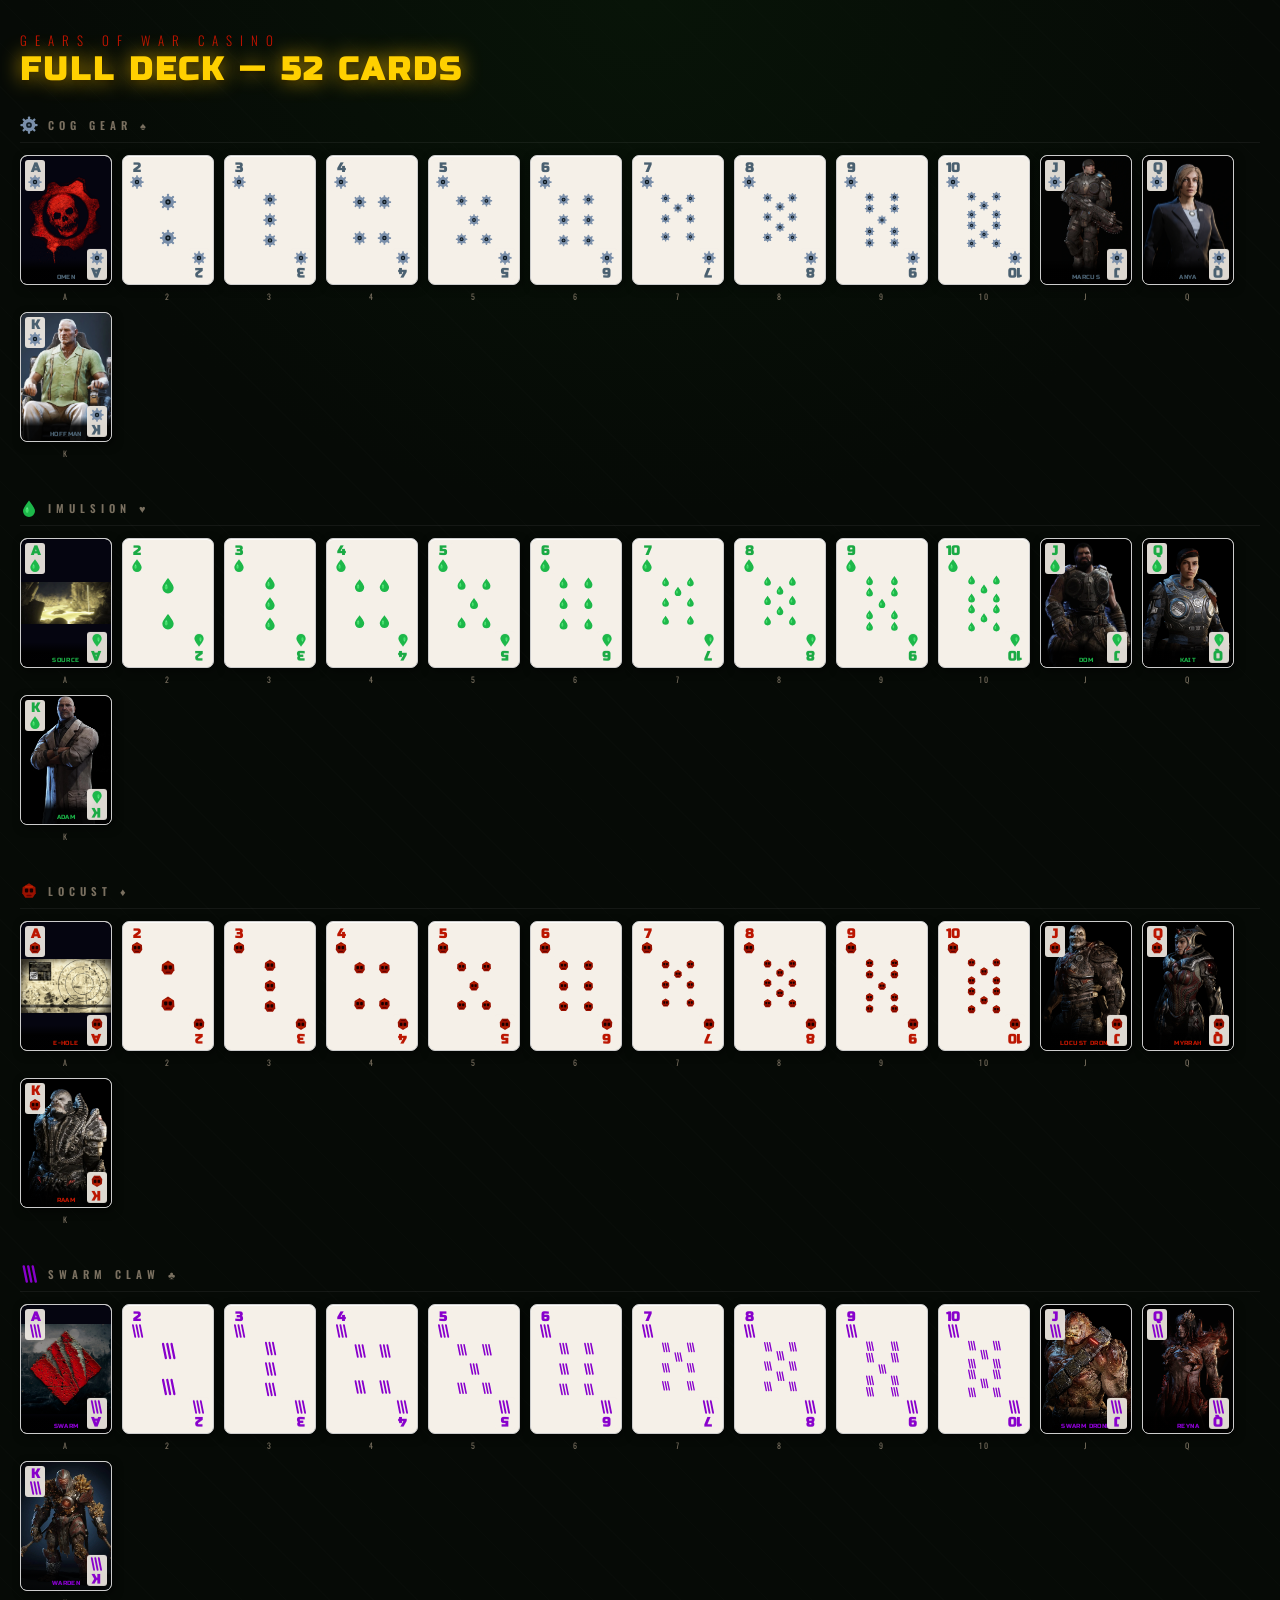
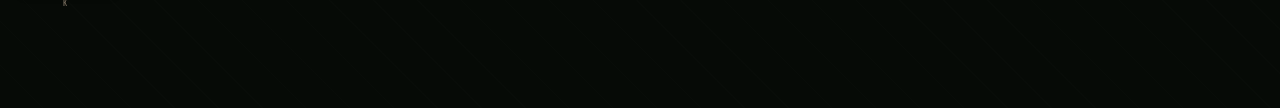
==== card-preview.html @ c6fdd081 "Emergence Casino — Gears of War casino floor Static site: landing page, Emergence Reels slot, Table " ====
<!DOCTYPE html>
<html lang="en">
<head>
<meta charset="UTF-8">
<meta name="viewport" content="width=device-width, initial-scale=1.0">
<title>GEARS OF WAR | FULL DECK PREVIEW</title>
<link rel="icon" type="image/png" sizes="32x32" href="favicon-32x32.png">
<link rel="icon" type="image/png" sizes="16x16" href="favicon-16x16.png">
<link rel="shortcut icon" href="favicon.ico">
<link rel="apple-touch-icon" sizes="180x180" href="apple-touch-icon.png">
<link rel="manifest" href="site.webmanifest">
<meta name="theme-color" content="#c41200">
<link href="https://fonts.googleapis.com/css2?family=Russo+One&family=Oswald:wght@300;400;600;700&display=swap" rel="stylesheet">
<style>
:root {
  --bg: #060a06;
  --steel: #1a1e20;
  --steel2: #222830;
  --steel3: #2a3240;
  --crimson: #c41200;
  --gold: #c49a00;
  --gold2: #ffd000;
  --text: #ddd8c0;
  --text-dim: #7a7060;
  --card-w: 92px;
  --card-h: 130px;
  --card-radius: 7px;
}
*{box-sizing:border-box;margin:0;padding:0;}
html,body{
  min-height:100vh;
  background:var(--bg);
  background-image:
    radial-gradient(ellipse 80% 50% at 50% 0%, rgba(10,30,10,0.5) 0%, transparent 60%),
    repeating-linear-gradient(45deg,transparent,transparent 30px,rgba(255,255,255,0.007) 30px,rgba(255,255,255,0.007) 31px);
  font-family:'Russo One',sans-serif;
  color:var(--text);
}

.wrap { max-width:1400px; margin:0 auto; padding:30px 20px 60px; }

h1 {
  font-size:13px; letter-spacing:8px; color:var(--crimson);
  font-family:'Oswald',sans-serif; font-weight:300; margin-bottom:4px;
}
h2 {
  font-size:32px; letter-spacing:3px; color:var(--gold2);
  text-shadow:0 0 20px var(--gold),0 2px 4px #000;
  margin-bottom:30px; line-height:1;
}

.suit-section { margin-bottom:40px; }
.suit-label {
  display:flex; align-items:center; gap:10px;
  font-size:11px; letter-spacing:5px; color:var(--text-dim);
  font-family:'Oswald',sans-serif; font-weight:600;
  margin-bottom:12px; padding-bottom:8px;
  border-bottom:1px solid rgba(255,255,255,0.06);
}
.suit-label .icon { width:18px; height:18px; flex-shrink:0; }

.card-row {
  display:flex;
  flex-wrap:wrap;
  gap:10px;
}

/* ─── CARD ─────────────────────────────────────────────── */
.card {
  display:inline-flex; flex-direction:column;
  width:var(--card-w); height:var(--card-h);
  border-radius:var(--card-radius);
  background:#f5f0e8;
  border:1.5px solid #ccc;
  box-shadow:2px 3px 8px rgba(0,0,0,0.5), inset 0 1px 0 rgba(255,255,255,0.8);
  position:relative; overflow:hidden; flex-shrink:0;
  cursor:default; user-select:none;
}

/* corners */
.card-corner {
  position:absolute;
  display:flex; flex-direction:column; align-items:center;
  gap:0; line-height:1;
  z-index:2;
  background:rgba(245,240,232,0.90);
  border-radius:3px;
  padding:2px 3px;
  backdrop-filter:blur(2px);
}
.card-corner.tl { top:4px; left:4px; }
.card-corner.br { bottom:4px; right:4px; transform:rotate(180deg); }
.card-value { font-size:13px; font-weight:bold; font-family:'Russo One',sans-serif; line-height:1; }
.card-suit-sm { width:14px; height:14px; }
.card-suit-sm svg { width:100%; height:100%; }

/* pip center */
.card-center { flex:1; display:flex; align-items:center; justify-content:center; padding:4px; }
.card-center svg { width:100%; height:100%; max-width:54px; max-height:60px; }

/* face portrait */
.face-portrait-area {
  position:absolute; inset:0;
  border-radius:calc(var(--card-radius) - 1px);
  overflow:hidden;
  background:#0a0a10;
  z-index:0;
}
.face-portrait-area img {
  width:100%; height:100%;
  object-fit:cover;
  object-position:center 10%;
  display:block;
}
.face-portrait-area.ace-scene img {
  object-fit:contain;
  object-position:center center;
  background:#050510;
}
.face-portrait-name {
  position:absolute;
  bottom:0; left:0; right:0;
  background:linear-gradient(transparent, rgba(0,0,0,0.92) 40%);
  font-size:6px;
  font-family:'Russo One',sans-serif;
  text-align:center;
  padding:14px 3px 3px;
  letter-spacing:0.4px;
  text-transform:uppercase;
  white-space:nowrap; overflow:hidden; text-overflow:ellipsis;
  pointer-events:none;
}

/* back card */
.card.face-down { background:none; border-color:#333; }
.card-back-design {
  width:100%; height:100%;
  display:flex; align-items:center; justify-content:center;
}
.card-back-design svg { width:90%; height:90%; }

/* value label below each card */
.card-label {
  font-size:8px; letter-spacing:2px;
  font-family:'Oswald',sans-serif; font-weight:400;
  color:var(--text-dim); text-align:center;
  margin-top:5px;
}
</style>
</head>
<body>
<div class="wrap">
  <h1>GEARS OF WAR CASINO</h1>
  <h2>FULL DECK — 52 CARDS</h2>
  <div id="deck"></div>
</div>

<script>
// ── Suit icons ────────────────────────────────────────────────────────────────
function cogSVG(sz) {
  sz = sz || 20;
  return `<svg width="${sz}" height="${sz}" viewBox="0 0 24 24" xmlns="http://www.w3.org/2000/svg">
    <g fill="#7a8faa">
      <circle cx="12" cy="12" r="8.5"/>
      <rect x="10.5" y="0.5" width="3" height="5.5" rx="1"/>
      <rect x="10.5" y="18" width="3" height="5.5" rx="1"/>
      <rect x="0.5" y="10.5" width="5.5" height="3" rx="1"/>
      <rect x="18" y="10.5" width="5.5" height="3" rx="1"/>
      <rect transform="rotate(45 12 12)" x="10.5" y="0.5" width="3" height="5.5" rx="1"/>
      <rect transform="rotate(45 12 12)" x="10.5" y="18" width="3" height="5.5" rx="1"/>
      <rect transform="rotate(45 12 12)" x="0.5" y="10.5" width="5.5" height="3" rx="1"/>
      <rect transform="rotate(45 12 12)" x="18" y="10.5" width="5.5" height="3" rx="1"/>
    </g>
    <circle cx="12" cy="12" r="3.8" fill="#0d1820"/>
    <circle cx="12" cy="12" r="1.8" fill="#5a6a7a"/>
  </svg>`;
}
function imulsionSVG(sz) {
  sz = sz || 20;
  return `<svg width="${sz}" height="${sz}" viewBox="0 0 24 24" xmlns="http://www.w3.org/2000/svg">
    <path d="M12,2 C9,6 4,12 4,16 A8,8 0 0 0 20,16 C20,12 15,6 12,2 Z" fill="#1db84a"/>
    <ellipse cx="9.5" cy="15" rx="2" ry="3.5" fill="#66ff88" opacity="0.55"/>
    <ellipse cx="9.5" cy="12" rx="1" ry="1.5" fill="#aaffcc" opacity="0.4"/>
  </svg>`;
}
function locustSVG(sz) {
  sz = sz || 20;
  return `<svg width="${sz}" height="${sz}" viewBox="0 0 24 24" xmlns="http://www.w3.org/2000/svg">
    <path d="M12,1.5 L20.5,7 L21,15 L17,21 L7,21 L3,15 L3.5,7 Z" fill="#991100"/>
    <rect x="6.5" y="8.5" width="4.5" height="5.5" rx="1.5" fill="#1a0000"/>
    <rect x="13" y="8.5" width="4.5" height="5.5" rx="1.5" fill="#1a0000"/>
    <rect x="8.5" y="17" width="7" height="2" rx="1" fill="#660000"/>
    <rect x="6.5" y="5" width="11" height="2.5" rx="1" fill="#bb2200"/>
  </svg>`;
}
function swarmSVG(sz) {
  sz = sz || 20;
  return `<svg width="${sz}" height="${sz}" viewBox="0 0 24 24" xmlns="http://www.w3.org/2000/svg">
    <line x1="5"  y1="2" x2="9"  y2="22" stroke="#8800cc" stroke-width="3.2" stroke-linecap="round"/>
    <line x1="11" y1="2" x2="15" y2="22" stroke="#8800cc" stroke-width="3.2" stroke-linecap="round"/>
    <line x1="17" y1="2" x2="21" y2="22" stroke="#8800cc" stroke-width="3.2" stroke-linecap="round"/>
  </svg>`;
}
function suitSVG(suit, sz) {
  if (suit === 'cog')      return cogSVG(sz);
  if (suit === 'imulsion') return imulsionSVG(sz);
  if (suit === 'locust')   return locustSVG(sz);
  if (suit === 'swarm')    return swarmSVG(sz);
  return '';
}
function suitColor(suit) {
  if (suit === 'cog')      return '#4a6070';
  if (suit === 'imulsion') return '#1aaa44';
  if (suit === 'locust')   return '#bb1500';
  if (suit === 'swarm')    return '#8800cc';
  return '#333';
}
function suitName(suit) {
  return { cog:'COG GEAR  ♠', imulsion:'IMULSION  ♥', locust:'LOCUST  ♦', swarm:'SWARM CLAW  ♣' }[suit] || suit;
}

// ── Face card images ──────────────────────────────────────────────────────────
const CARD_CHAR_IMGS = {
  'Marcus':       './images/marcus.png',
  'Dom':          './images/dom.jpg',
  'Locust Drone': './images/drone.png',
  'Swarm Drone':  './images/swarm-drone.png',
  'Anya':         './images/anya.png',
  'Kait':         './images/kait.png',
  'Myrrah':       './images/myrrah.png',
  'Reyna':        './images/reyna.png',
  'Hoffman':      './images/hoffman.jpg',
  'Adam':         './images/adam.jpg',
  'RAAM':         './images/raam.jpeg',
  'Warden':       './images/warden.jpg',
  'OMEN':         './images/omen.png',
  'SOURCE':       './images/imulsion.jpeg',
  'E-HOLE':       './images/ehole.jpg',
  'SWARM':        './images/swarm-emblem.png',
};

function getCharName(suit, value) {
  const map = {
    J: { cog:'Marcus',  imulsion:'Dom',     locust:'Locust Drone', swarm:'Swarm Drone' },
    Q: { cog:'Anya',    imulsion:'Kait',    locust:'Myrrah',       swarm:'Reyna'       },
    K: { cog:'Hoffman', imulsion:'Adam',    locust:'RAAM',         swarm:'Warden'      },
    A: { cog:'OMEN',    imulsion:'SOURCE',  locust:'E-HOLE',       swarm:'SWARM'       },
  };
  return (map[value] || {})[suit] || '';
}

// ── Pip renderer ──────────────────────────────────────────────────────────────
function renderPips(suit, value) {
  const n = parseInt(value) || (value === 'A' ? 1 : 0);
  if (n === 0) return '';
  const sz = n <= 2 ? 17 : n <= 4 ? 14 : n <= 6 ? 12 : 10;
  const scale = sz / 24;
  const layouts = {
    1:  [[50,50]],
    2:  [[50,20],[50,80]],
    3:  [[50,16],[50,50],[50,84]],
    4:  [[27,20],[73,20],[27,80],[73,80]],
    5:  [[27,18],[73,18],[50,50],[27,82],[73,82]],
    6:  [[27,16],[73,16],[27,50],[73,50],[27,84],[73,84]],
    7:  [[27,14],[73,14],[50,30],[27,48],[73,48],[27,78],[73,78]],
    8:  [[27,13],[73,13],[50,28],[27,45],[73,45],[50,62],[27,79],[73,79]],
    9:  [[27,12],[73,12],[27,31],[73,31],[50,50],[27,69],[73,69],[27,88],[73,88]],
    10: [[27,11],[73,11],[50,26],[27,41],[73,41],[27,59],[73,59],[50,74],[27,89],[73,89]],
  };
  const positions = layouts[n] || layouts[4];
  const inner = suitSVG(suit, 24).replace(/<svg[^>]*>/,'').replace('</svg>','');
  return `<svg viewBox="0 0 54 60" xmlns="http://www.w3.org/2000/svg">
    ${positions.map(([px,py]) => {
      const cx = px/100*54, cy = py/100*60;
      return `<g transform="translate(${cx},${cy}) scale(${scale}) translate(-12,-12)">${inner}</g>`;
    }).join('')}
  </svg>`;
}

// ── Card renderer ─────────────────────────────────────────────────────────────
function renderCard(suit, value) {
  const el = document.createElement('div');
  el.className = `card suit-${suit}`;
  const col = suitColor(suit);
  const isFace = ['J','Q','K','A'].includes(value);
  const suitSm = `<span class="card-suit-sm">${suitSVG(suit, 14)}</span>`;
  const corners = `
    <div class="card-corner tl">
      <span class="card-value" style="color:${col}">${value}</span>
      ${suitSm}
    </div>
    <div class="card-corner br">
      <span class="card-value" style="color:${col}">${value}</span>
      ${suitSm}
    </div>`;

  if (isFace) {
    const charName = getCharName(suit, value);
    const url = CARD_CHAR_IMGS[charName] || '';
    const isAce = value === 'A';
    el.innerHTML = `${corners}
      <div class="face-portrait-area${isAce ? ' ace-scene' : ''}">
        <img src="${url}" alt="${charName}">
        <div class="face-portrait-name" style="color:${col}">${charName}</div>
      </div>`;
  } else {
    el.innerHTML = `${corners}
      <div class="card-center">${renderPips(suit, value)}</div>`;
  }
  return el;
}

// ── Build full deck ───────────────────────────────────────────────────────────
const SUITS  = ['cog','imulsion','locust','swarm'];
const VALUES = ['A','2','3','4','5','6','7','8','9','10','J','Q','K'];
const deck   = document.getElementById('deck');

SUITS.forEach(suit => {
  const section = document.createElement('div');
  section.className = 'suit-section';
  section.innerHTML = `<div class="suit-label"><span class="icon">${suitSVG(suit, 18)}</span>${suitName(suit)}</div>`;

  const row = document.createElement('div');
  row.className = 'card-row';

  VALUES.forEach(val => {
    const wrap = document.createElement('div');
    wrap.style.display = 'flex';
    wrap.style.flexDirection = 'column';
    wrap.style.alignItems = 'center';
    wrap.appendChild(renderCard(suit, val));
    const label = document.createElement('div');
    label.className = 'card-label';
    label.textContent = val;
    wrap.appendChild(label);
    row.appendChild(wrap);
  });

  section.appendChild(row);
  deck.appendChild(section);
});
</script>
</body>
</html>
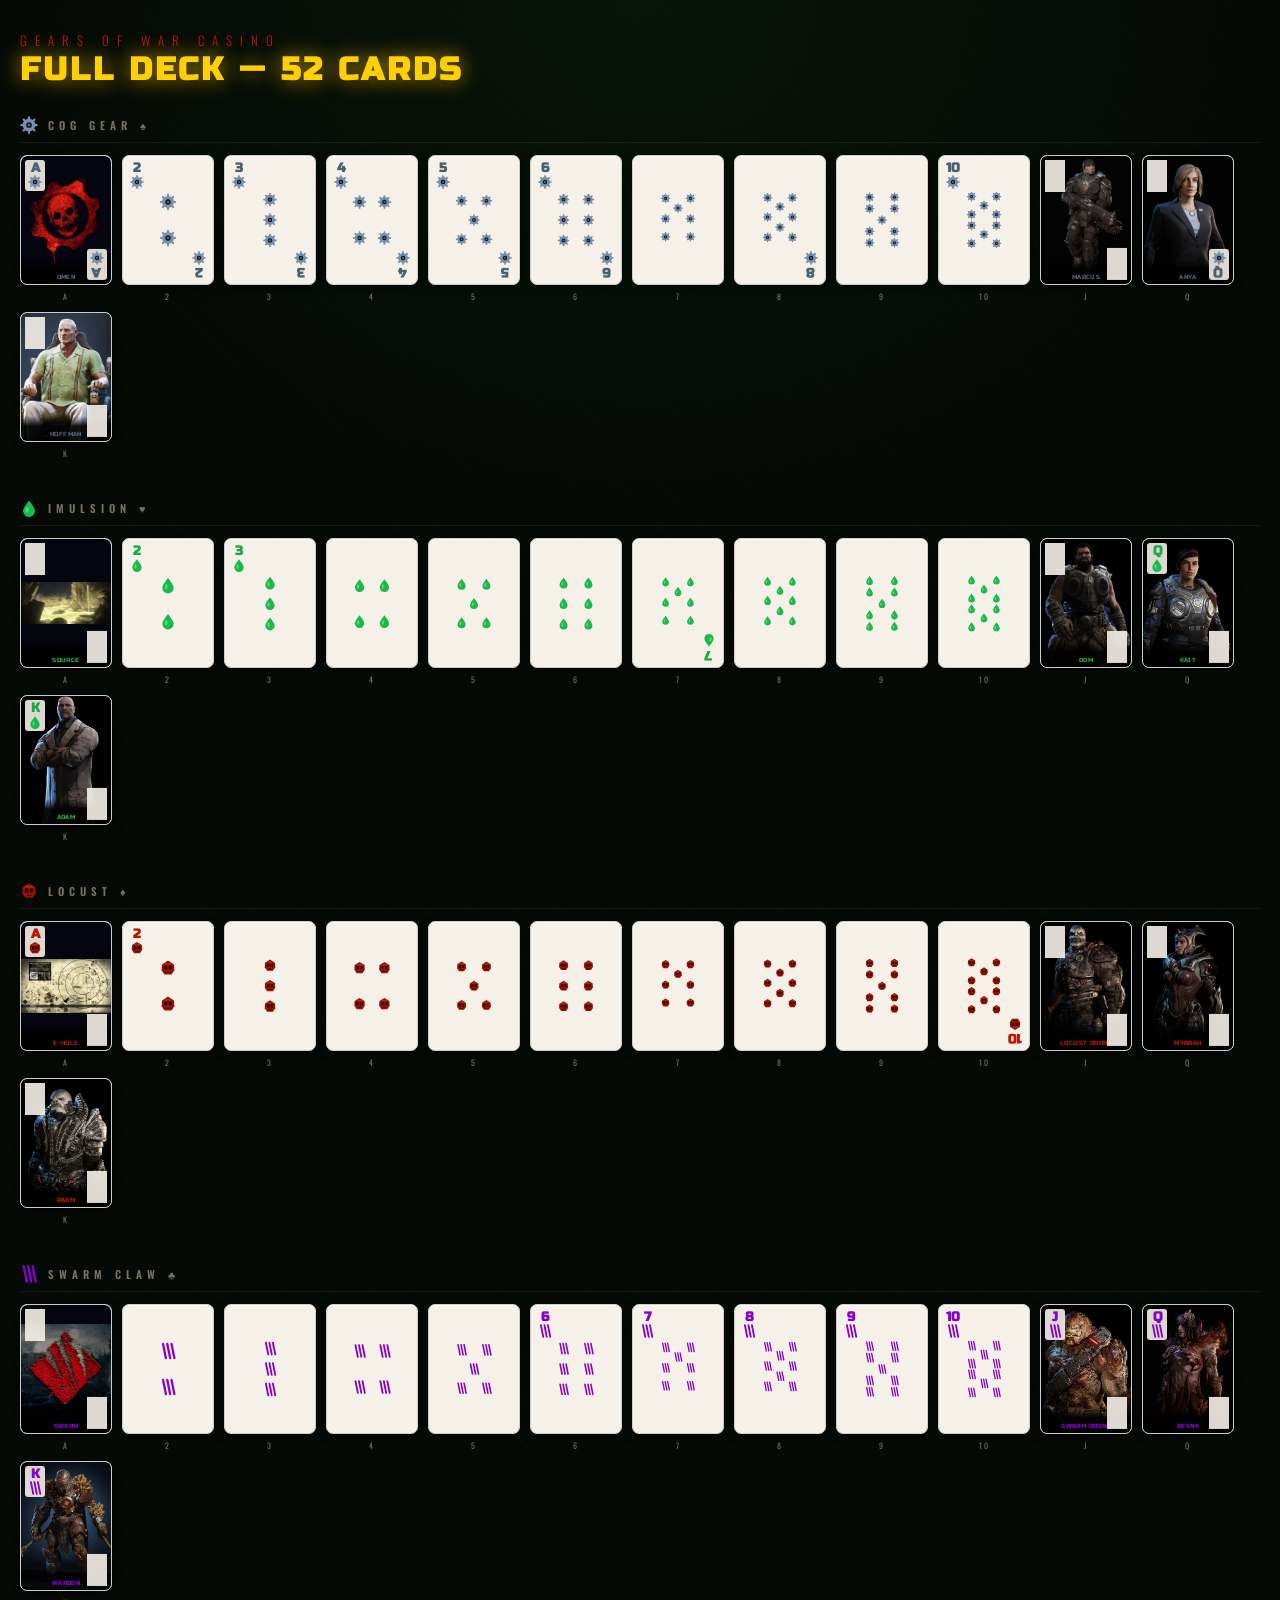
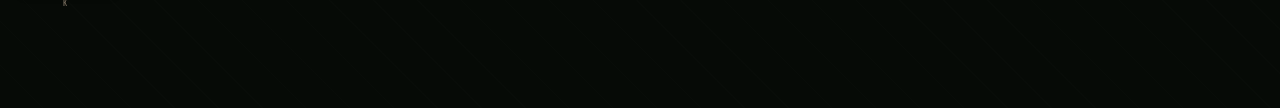
==== commit 09f96895: "Add Discord Activity support, self-host fonts, add policies page - Bundle Discord Embedded App SDK l" ====
--- a/card-preview.html
+++ b/card-preview.html
@@ -10,7 +10,7 @@
 <link rel="apple-touch-icon" sizes="180x180" href="apple-touch-icon.png">
 <link rel="manifest" href="site.webmanifest">
 <meta name="theme-color" content="#c41200">
-<link href="https://fonts.googleapis.com/css2?family=Russo+One&family=Oswald:wght@300;400;600;700&display=swap" rel="stylesheet">
+<link href="./assets/fonts/fonts.css" rel="stylesheet">
 <style>
 :root {
   --bg: #060a06;
--- a/assets/fonts/fonts.css
+++ b/assets/fonts/fonts.css
@@ -0,0 +1,243 @@
+/* cyrillic-ext */
+@font-face {
+  font-family: 'Black Ops One';
+  font-style: normal;
+  font-weight: 400;
+  font-display: swap;
+  src: url(./blackopsone-qWcsB6-ypo7xBdr6Xshe96H3aDbbtwkh.woff2) format('woff2');
+  unicode-range: U+0460-052F, U+1C80-1C8A, U+20B4, U+2DE0-2DFF, U+A640-A69F, U+FE2E-FE2F;
+}
+/* vietnamese */
+@font-face {
+  font-family: 'Black Ops One';
+  font-style: normal;
+  font-weight: 400;
+  font-display: swap;
+  src: url(./blackopsone-qWcsB6-ypo7xBdr6Xshe96H3aDTbtwkh.woff2) format('woff2');
+  unicode-range: U+0102-0103, U+0110-0111, U+0128-0129, U+0168-0169, U+01A0-01A1, U+01AF-01B0, U+0300-0301, U+0303-0304, U+0308-0309, U+0323, U+0329, U+1EA0-1EF9, U+20AB;
+}
+/* latin-ext */
+@font-face {
+  font-family: 'Black Ops One';
+  font-style: normal;
+  font-weight: 400;
+  font-display: swap;
+  src: url(./blackopsone-qWcsB6-ypo7xBdr6Xshe96H3aDXbtwkh.woff2) format('woff2');
+  unicode-range: U+0100-02BA, U+02BD-02C5, U+02C7-02CC, U+02CE-02D7, U+02DD-02FF, U+0304, U+0308, U+0329, U+1D00-1DBF, U+1E00-1E9F, U+1EF2-1EFF, U+2020, U+20A0-20AB, U+20AD-20C0, U+2113, U+2C60-2C7F, U+A720-A7FF;
+}
+/* latin */
+@font-face {
+  font-family: 'Black Ops One';
+  font-style: normal;
+  font-weight: 400;
+  font-display: swap;
+  src: url(./blackopsone-qWcsB6-ypo7xBdr6Xshe96H3aDvbtw.woff2) format('woff2');
+  unicode-range: U+0000-00FF, U+0131, U+0152-0153, U+02BB-02BC, U+02C6, U+02DA, U+02DC, U+0304, U+0308, U+0329, U+2000-206F, U+20AC, U+2122, U+2191, U+2193, U+2212, U+2215, U+FEFF, U+FFFD;
+}
+/* cyrillic-ext */
+@font-face {
+  font-family: 'Oswald';
+  font-style: normal;
+  font-weight: 300;
+  font-display: swap;
+  src: url(./oswald-TK3iWkUHHAIjg752FD8Ghe4.woff2) format('woff2');
+  unicode-range: U+0460-052F, U+1C80-1C8A, U+20B4, U+2DE0-2DFF, U+A640-A69F, U+FE2E-FE2F;
+}
+/* cyrillic */
+@font-face {
+  font-family: 'Oswald';
+  font-style: normal;
+  font-weight: 300;
+  font-display: swap;
+  src: url(./oswald-TK3iWkUHHAIjg752HT8Ghe4.woff2) format('woff2');
+  unicode-range: U+0301, U+0400-045F, U+0490-0491, U+04B0-04B1, U+2116;
+}
+/* vietnamese */
+@font-face {
+  font-family: 'Oswald';
+  font-style: normal;
+  font-weight: 300;
+  font-display: swap;
+  src: url(./oswald-TK3iWkUHHAIjg752Fj8Ghe4.woff2) format('woff2');
+  unicode-range: U+0102-0103, U+0110-0111, U+0128-0129, U+0168-0169, U+01A0-01A1, U+01AF-01B0, U+0300-0301, U+0303-0304, U+0308-0309, U+0323, U+0329, U+1EA0-1EF9, U+20AB;
+}
+/* latin-ext */
+@font-face {
+  font-family: 'Oswald';
+  font-style: normal;
+  font-weight: 300;
+  font-display: swap;
+  src: url(./oswald-TK3iWkUHHAIjg752Fz8Ghe4.woff2) format('woff2');
+  unicode-range: U+0100-02BA, U+02BD-02C5, U+02C7-02CC, U+02CE-02D7, U+02DD-02FF, U+0304, U+0308, U+0329, U+1D00-1DBF, U+1E00-1E9F, U+1EF2-1EFF, U+2020, U+20A0-20AB, U+20AD-20C0, U+2113, U+2C60-2C7F, U+A720-A7FF;
+}
+/* latin */
+@font-face {
+  font-family: 'Oswald';
+  font-style: normal;
+  font-weight: 300;
+  font-display: swap;
+  src: url(./oswald-TK3iWkUHHAIjg752GT8G.woff2) format('woff2');
+  unicode-range: U+0000-00FF, U+0131, U+0152-0153, U+02BB-02BC, U+02C6, U+02DA, U+02DC, U+0304, U+0308, U+0329, U+2000-206F, U+20AC, U+2122, U+2191, U+2193, U+2212, U+2215, U+FEFF, U+FFFD;
+}
+/* cyrillic-ext */
+@font-face {
+  font-family: 'Oswald';
+  font-style: normal;
+  font-weight: 400;
+  font-display: swap;
+  src: url(./oswald-TK3iWkUHHAIjg752FD8Ghe4.woff2) format('woff2');
+  unicode-range: U+0460-052F, U+1C80-1C8A, U+20B4, U+2DE0-2DFF, U+A640-A69F, U+FE2E-FE2F;
+}
+/* cyrillic */
+@font-face {
+  font-family: 'Oswald';
+  font-style: normal;
+  font-weight: 400;
+  font-display: swap;
+  src: url(./oswald-TK3iWkUHHAIjg752HT8Ghe4.woff2) format('woff2');
+  unicode-range: U+0301, U+0400-045F, U+0490-0491, U+04B0-04B1, U+2116;
+}
+/* vietnamese */
+@font-face {
+  font-family: 'Oswald';
+  font-style: normal;
+  font-weight: 400;
+  font-display: swap;
+  src: url(./oswald-TK3iWkUHHAIjg752Fj8Ghe4.woff2) format('woff2');
+  unicode-range: U+0102-0103, U+0110-0111, U+0128-0129, U+0168-0169, U+01A0-01A1, U+01AF-01B0, U+0300-0301, U+0303-0304, U+0308-0309, U+0323, U+0329, U+1EA0-1EF9, U+20AB;
+}
+/* latin-ext */
+@font-face {
+  font-family: 'Oswald';
+  font-style: normal;
+  font-weight: 400;
+  font-display: swap;
+  src: url(./oswald-TK3iWkUHHAIjg752Fz8Ghe4.woff2) format('woff2');
+  unicode-range: U+0100-02BA, U+02BD-02C5, U+02C7-02CC, U+02CE-02D7, U+02DD-02FF, U+0304, U+0308, U+0329, U+1D00-1DBF, U+1E00-1E9F, U+1EF2-1EFF, U+2020, U+20A0-20AB, U+20AD-20C0, U+2113, U+2C60-2C7F, U+A720-A7FF;
+}
+/* latin */
+@font-face {
+  font-family: 'Oswald';
+  font-style: normal;
+  font-weight: 400;
+  font-display: swap;
+  src: url(./oswald-TK3iWkUHHAIjg752GT8G.woff2) format('woff2');
+  unicode-range: U+0000-00FF, U+0131, U+0152-0153, U+02BB-02BC, U+02C6, U+02DA, U+02DC, U+0304, U+0308, U+0329, U+2000-206F, U+20AC, U+2122, U+2191, U+2193, U+2212, U+2215, U+FEFF, U+FFFD;
+}
+/* cyrillic-ext */
+@font-face {
+  font-family: 'Oswald';
+  font-style: normal;
+  font-weight: 600;
+  font-display: swap;
+  src: url(./oswald-TK3iWkUHHAIjg752FD8Ghe4.woff2) format('woff2');
+  unicode-range: U+0460-052F, U+1C80-1C8A, U+20B4, U+2DE0-2DFF, U+A640-A69F, U+FE2E-FE2F;
+}
+/* cyrillic */
+@font-face {
+  font-family: 'Oswald';
+  font-style: normal;
+  font-weight: 600;
+  font-display: swap;
+  src: url(./oswald-TK3iWkUHHAIjg752HT8Ghe4.woff2) format('woff2');
+  unicode-range: U+0301, U+0400-045F, U+0490-0491, U+04B0-04B1, U+2116;
+}
+/* vietnamese */
+@font-face {
+  font-family: 'Oswald';
+  font-style: normal;
+  font-weight: 600;
+  font-display: swap;
+  src: url(./oswald-TK3iWkUHHAIjg752Fj8Ghe4.woff2) format('woff2');
+  unicode-range: U+0102-0103, U+0110-0111, U+0128-0129, U+0168-0169, U+01A0-01A1, U+01AF-01B0, U+0300-0301, U+0303-0304, U+0308-0309, U+0323, U+0329, U+1EA0-1EF9, U+20AB;
+}
+/* latin-ext */
+@font-face {
+  font-family: 'Oswald';
+  font-style: normal;
+  font-weight: 600;
+  font-display: swap;
+  src: url(./oswald-TK3iWkUHHAIjg752Fz8Ghe4.woff2) format('woff2');
+  unicode-range: U+0100-02BA, U+02BD-02C5, U+02C7-02CC, U+02CE-02D7, U+02DD-02FF, U+0304, U+0308, U+0329, U+1D00-1DBF, U+1E00-1E9F, U+1EF2-1EFF, U+2020, U+20A0-20AB, U+20AD-20C0, U+2113, U+2C60-2C7F, U+A720-A7FF;
+}
+/* latin */
+@font-face {
+  font-family: 'Oswald';
+  font-style: normal;
+  font-weight: 600;
+  font-display: swap;
+  src: url(./oswald-TK3iWkUHHAIjg752GT8G.woff2) format('woff2');
+  unicode-range: U+0000-00FF, U+0131, U+0152-0153, U+02BB-02BC, U+02C6, U+02DA, U+02DC, U+0304, U+0308, U+0329, U+2000-206F, U+20AC, U+2122, U+2191, U+2193, U+2212, U+2215, U+FEFF, U+FFFD;
+}
+/* cyrillic-ext */
+@font-face {
+  font-family: 'Oswald';
+  font-style: normal;
+  font-weight: 700;
+  font-display: swap;
+  src: url(./oswald-TK3iWkUHHAIjg752FD8Ghe4.woff2) format('woff2');
+  unicode-range: U+0460-052F, U+1C80-1C8A, U+20B4, U+2DE0-2DFF, U+A640-A69F, U+FE2E-FE2F;
+}
+/* cyrillic */
+@font-face {
+  font-family: 'Oswald';
+  font-style: normal;
+  font-weight: 700;
+  font-display: swap;
+  src: url(./oswald-TK3iWkUHHAIjg752HT8Ghe4.woff2) format('woff2');
+  unicode-range: U+0301, U+0400-045F, U+0490-0491, U+04B0-04B1, U+2116;
+}
+/* vietnamese */
+@font-face {
+  font-family: 'Oswald';
+  font-style: normal;
+  font-weight: 700;
+  font-display: swap;
+  src: url(./oswald-TK3iWkUHHAIjg752Fj8Ghe4.woff2) format('woff2');
+  unicode-range: U+0102-0103, U+0110-0111, U+0128-0129, U+0168-0169, U+01A0-01A1, U+01AF-01B0, U+0300-0301, U+0303-0304, U+0308-0309, U+0323, U+0329, U+1EA0-1EF9, U+20AB;
+}
+/* latin-ext */
+@font-face {
+  font-family: 'Oswald';
+  font-style: normal;
+  font-weight: 700;
+  font-display: swap;
+  src: url(./oswald-TK3iWkUHHAIjg752Fz8Ghe4.woff2) format('woff2');
+  unicode-range: U+0100-02BA, U+02BD-02C5, U+02C7-02CC, U+02CE-02D7, U+02DD-02FF, U+0304, U+0308, U+0329, U+1D00-1DBF, U+1E00-1E9F, U+1EF2-1EFF, U+2020, U+20A0-20AB, U+20AD-20C0, U+2113, U+2C60-2C7F, U+A720-A7FF;
+}
+/* latin */
+@font-face {
+  font-family: 'Oswald';
+  font-style: normal;
+  font-weight: 700;
+  font-display: swap;
+  src: url(./oswald-TK3iWkUHHAIjg752GT8G.woff2) format('woff2');
+  unicode-range: U+0000-00FF, U+0131, U+0152-0153, U+02BB-02BC, U+02C6, U+02DA, U+02DC, U+0304, U+0308, U+0329, U+2000-206F, U+20AC, U+2122, U+2191, U+2193, U+2212, U+2215, U+FEFF, U+FFFD;
+}
+/* cyrillic */
+@font-face {
+  font-family: 'Russo One';
+  font-style: normal;
+  font-weight: 400;
+  font-display: swap;
+  src: url(./russoone-Z9XUDmZRWg6M1LvRYsHOy8mJrrg.woff2) format('woff2');
+  unicode-range: U+0301, U+0400-045F, U+0490-0491, U+04B0-04B1, U+2116;
+}
+/* latin-ext */
+@font-face {
+  font-family: 'Russo One';
+  font-style: normal;
+  font-weight: 400;
+  font-display: swap;
+  src: url(./russoone-Z9XUDmZRWg6M1LvRYsHOwcmJrrg.woff2) format('woff2');
+  unicode-range: U+0100-02BA, U+02BD-02C5, U+02C7-02CC, U+02CE-02D7, U+02DD-02FF, U+0304, U+0308, U+0329, U+1D00-1DBF, U+1E00-1E9F, U+1EF2-1EFF, U+2020, U+20A0-20AB, U+20AD-20C0, U+2113, U+2C60-2C7F, U+A720-A7FF;
+}
+/* latin */
+@font-face {
+  font-family: 'Russo One';
+  font-style: normal;
+  font-weight: 400;
+  font-display: swap;
+  src: url(./russoone-Z9XUDmZRWg6M1LvRYsHOz8mJ.woff2) format('woff2');
+  unicode-range: U+0000-00FF, U+0131, U+0152-0153, U+02BB-02BC, U+02C6, U+02DA, U+02DC, U+0304, U+0308, U+0329, U+2000-206F, U+20AC, U+2122, U+2191, U+2193, U+2212, U+2215, U+FEFF, U+FFFD;
+}
